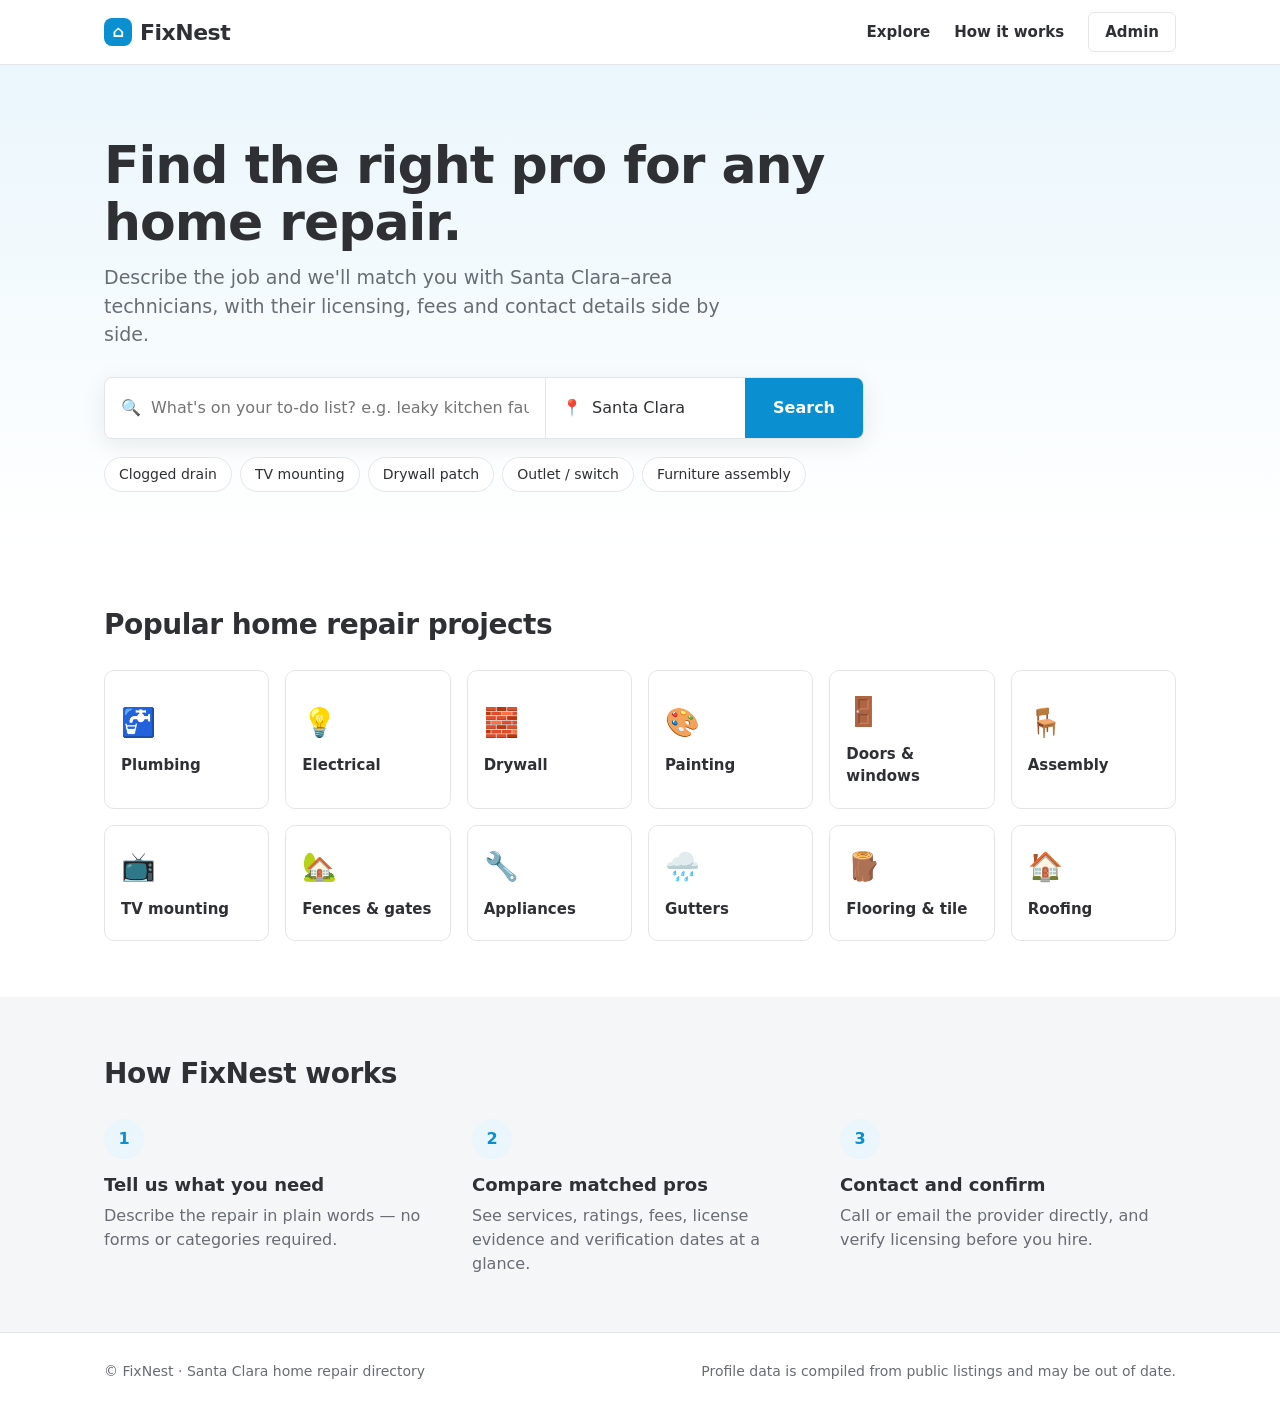
==== static/index.html @ 15a5a55f "FixIT-Pro: home repair technician matcher with web UI FastAPI app with a landing page, technician se" ====
<!doctype html>
<html lang="en">
<head>
  <meta charset="utf-8">
  <meta name="viewport" content="width=device-width, initial-scale=1">
  <title>FixNest — Find home repair pros in Santa Clara</title>
  <link rel="stylesheet" href="/static/styles.css">
</head>
<body>
  <header class="nav">
    <div class="wrap">
      <a class="logo" href="/"><span class="logo-mark">⌂</span>FixNest</a>
      <nav class="nav-links">
        <a href="#categories">Explore</a>
        <a href="#how">How it works</a>
        <a class="pill" href="/admin">Admin</a>
      </nav>
    </div>
  </header>

  <main>
    <section class="hero">
      <div class="wrap">
        <h1>Find the right pro for any home repair.</h1>
        <p class="lead">Describe the job and we'll match you with Santa Clara–area technicians, with their licensing, fees and contact details side by side.</p>
        <form class="searchbar" id="search-form">
          <label>
            <span aria-hidden="true">🔍</span>
            <input id="q" name="q" type="text" placeholder="What's on your to-do list? e.g. leaky kitchen faucet" required minlength="3" maxlength="500" aria-label="Describe the job">
          </label>
          <label>
            <span aria-hidden="true">📍</span>
            <input id="loc" name="loc" type="text" placeholder="City or ZIP" value="Santa Clara" maxlength="80" aria-label="City or ZIP">
          </label>
          <button type="submit" id="go">Search</button>
        </form>
        <div class="chips">
          <button class="chip" data-q="Fix a clogged shower drain">Clogged drain</button>
          <button class="chip" data-q="Mount a TV on the wall">TV mounting</button>
          <button class="chip" data-q="Patch a hole in drywall">Drywall patch</button>
          <button class="chip" data-q="Replace a broken light switch and outlet">Outlet / switch</button>
          <button class="chip" data-q="Assemble IKEA furniture">Furniture assembly</button>
        </div>
      </div>
    </section>

    <section id="results" hidden>
      <div class="wrap">
        <div class="results-head">
          <h2 id="results-title">Top matches</h2>
          <span class="muted" id="results-sub"></span>
        </div>
        <div class="results-layout">
          <div class="cards" id="cards"></div>
          <aside class="summary" aria-live="polite">
            <h3>✨ AI recommendation</h3>
            <p class="sub">Generated locally by Qwen from the profiles shown. Always confirm details with the provider.</p>
            <div class="body" id="summary"></div>
          </aside>
        </div>
      </div>
    </section>

    <section id="categories">
      <div class="wrap">
        <h2>Popular home repair projects</h2>
        <div class="grid">
          <button class="tile" data-q="Plumbing repair: leaky faucet, toilet or drain"><span class="ico">🚰</span><strong>Plumbing</strong></button>
          <button class="tile" data-q="Electrical work: lights, outlets and switches"><span class="ico">💡</span><strong>Electrical</strong></button>
          <button class="tile" data-q="Drywall repair and patching"><span class="ico">🧱</span><strong>Drywall</strong></button>
          <button class="tile" data-q="Interior or exterior painting"><span class="ico">🎨</span><strong>Painting</strong></button>
          <button class="tile" data-q="Door and window repair or installation"><span class="ico">🚪</span><strong>Doors &amp; windows</strong></button>
          <button class="tile" data-q="Furniture assembly"><span class="ico">🪑</span><strong>Assembly</strong></button>
          <button class="tile" data-q="TV and picture mounting"><span class="ico">📺</span><strong>TV mounting</strong></button>
          <button class="tile" data-q="Fence or gate repair"><span class="ico">🏡</span><strong>Fences &amp; gates</strong></button>
          <button class="tile" data-q="Appliance repair or installation"><span class="ico">🔧</span><strong>Appliances</strong></button>
          <button class="tile" data-q="Gutter cleaning and repair"><span class="ico">🌧️</span><strong>Gutters</strong></button>
          <button class="tile" data-q="Flooring and tile repair"><span class="ico">🪵</span><strong>Flooring &amp; tile</strong></button>
          <button class="tile" data-q="Roof repair"><span class="ico">🏠</span><strong>Roofing</strong></button>
        </div>
      </div>
    </section>

    <section id="how" class="band">
      <div class="wrap">
        <h2>How FixNest works</h2>
        <div class="steps">
          <div class="step"><div class="num">1</div><h3>Tell us what you need</h3><p>Describe the repair in plain words — no forms or categories required.</p></div>
          <div class="step"><div class="num">2</div><h3>Compare matched pros</h3><p>See services, ratings, fees, license evidence and verification dates at a glance.</p></div>
          <div class="step"><div class="num">3</div><h3>Contact and confirm</h3><p>Call or email the provider directly, and verify licensing before you hire.</p></div>
        </div>
      </div>
    </section>
  </main>

  <footer>
    <div class="wrap">
      <span>© FixNest · Santa Clara home repair directory</span>
      <span>Profile data is compiled from public listings and may be out of date.</span>
    </div>
  </footer>

  <script src="/static/app.js"></script>
</body>
</html>
---- static/styles.css ----
:root {
  --brand: #0a8fd1;
  --brand-dark: #076fa3;
  --ink: #2f3033;
  --muted: #676d73;
  --line: #e3e6e8;
  --soft: #f4f6f7;
  --warn-bg: #fff4e0;
  --warn: #9a5b00;
  --ok-bg: #e7f6ee;
  --ok: #1d7a46;
  --radius: 10px;
}
* { box-sizing: border-box; }
body { margin: 0; font: 16px/1.5 "Inter", system-ui, -apple-system, "Segoe UI", sans-serif; color: var(--ink); background: #fff; }
a { color: var(--brand); }
button { font: inherit; cursor: pointer; }
.wrap { max-width: 1120px; margin: 0 auto; padding: 0 24px; }

/* Nav */
.nav { border-bottom: 1px solid var(--line); background: #fff; position: sticky; top: 0; z-index: 5; }
.nav .wrap { display: flex; align-items: center; justify-content: space-between; height: 64px; }
.logo { font-weight: 800; font-size: 22px; color: var(--ink); text-decoration: none; letter-spacing: -0.5px; display: flex; align-items: center; gap: 8px; }
.logo-mark { width: 28px; height: 28px; border-radius: 8px; background: var(--brand); display: grid; place-items: center; color: #fff; font-size: 16px; }
.nav-links { display: flex; gap: 24px; align-items: center; }
.nav-links a { color: var(--ink); text-decoration: none; font-weight: 600; font-size: 15px; }
.nav-links a.pill { border: 1px solid var(--line); padding: 8px 16px; border-radius: 6px; }
.nav-links a.pill:hover { border-color: var(--ink); }

/* Hero */
.hero { background: linear-gradient(180deg, #eaf6fc 0%, #fff 100%); padding: 72px 0 56px; }
.hero h1 { font-size: clamp(32px, 5vw, 52px); line-height: 1.1; margin: 0 0 12px; letter-spacing: -1px; max-width: 760px; }
.hero p.lead { font-size: 19px; color: var(--muted); margin: 0 0 28px; max-width: 620px; }
.searchbar { display: flex; background: #fff; border: 1px solid var(--line); border-radius: 8px; box-shadow: 0 6px 24px rgba(0,0,0,.08); max-width: 760px; overflow: hidden; }
.searchbar label { display: flex; align-items: center; gap: 10px; padding: 0 16px; flex: 1; min-width: 0; }
.searchbar label + label { border-left: 1px solid var(--line); flex: 0 0 200px; }
.searchbar input { border: 0; outline: 0; font: inherit; padding: 18px 0; width: 100%; background: transparent; color: var(--ink); }
.searchbar button { border: 0; background: var(--brand); color: #fff; font-weight: 700; padding: 0 28px; }
.searchbar button:hover { background: var(--brand-dark); }
.searchbar button:disabled { opacity: .6; cursor: wait; }
.chips { display: flex; flex-wrap: wrap; gap: 8px; margin-top: 18px; }
.chip { border: 1px solid var(--line); background: #fff; border-radius: 999px; padding: 6px 14px; font-size: 14px; color: var(--ink); }
.chip:hover { border-color: var(--brand); color: var(--brand); }

/* Sections */
section { padding: 56px 0; }
h2 { font-size: 28px; margin: 0 0 24px; letter-spacing: -0.5px; }
.grid { display: grid; gap: 16px; grid-template-columns: repeat(auto-fill, minmax(160px, 1fr)); }
.tile { border: 1px solid var(--line); border-radius: var(--radius); padding: 20px 16px; background: #fff; text-align: left; color: var(--ink); transition: box-shadow .15s, transform .15s; }
.tile:hover { box-shadow: 0 6px 18px rgba(0,0,0,.08); transform: translateY(-2px); }
.tile .ico { font-size: 28px; display: block; margin-bottom: 10px; }
.tile strong { display: block; font-size: 15px; }
.steps { display: grid; grid-template-columns: repeat(auto-fit, minmax(240px, 1fr)); gap: 32px; }
.step .num { width: 40px; height: 40px; border-radius: 50%; background: #eaf6fc; color: var(--brand); font-weight: 800; display: grid; place-items: center; margin-bottom: 12px; }
.step h3 { margin: 0 0 6px; font-size: 18px; }
.step p { margin: 0; color: var(--muted); }
.band { background: var(--soft); }

/* Results */
#results[hidden] { display: none; }
.results-head { display: flex; align-items: baseline; justify-content: space-between; gap: 16px; flex-wrap: wrap; margin-bottom: 20px; }
.results-head h2 { margin: 0; }
.results-head .muted { color: var(--muted); }
.results-layout { display: grid; grid-template-columns: 1fr 360px; gap: 24px; align-items: start; }
.cards { display: grid; gap: 16px; }
.card { border: 1px solid var(--line); border-radius: var(--radius); padding: 20px; background: #fff; }
.card-top { display: flex; gap: 14px; align-items: flex-start; }
.avatar { flex: 0 0 52px; height: 52px; border-radius: 50%; background: #eaf6fc; color: var(--brand); display: grid; place-items: center; font-weight: 800; font-size: 18px; }
.card h3 { margin: 0; font-size: 18px; }
.meta { color: var(--muted); font-size: 14px; }
.stars { color: #f5a623; letter-spacing: 1px; }
.badges { display: flex; flex-wrap: wrap; gap: 6px; margin: 12px 0; }
.badge { font-size: 12px; font-weight: 700; padding: 3px 10px; border-radius: 999px; background: var(--soft); color: var(--muted); }
.badge.ok { background: var(--ok-bg); color: var(--ok); }
.badge.warn { background: var(--warn-bg); color: var(--warn); }
.card dl { display: grid; grid-template-columns: 150px 1fr; gap: 6px 12px; margin: 0; font-size: 14px; }
.card dt { color: var(--muted); }
.card dd { margin: 0; overflow-wrap: anywhere; }
.card .note { margin-top: 12px; font-size: 13px; background: var(--warn-bg); color: var(--warn); padding: 8px 12px; border-radius: 6px; }
.card-actions { display: flex; gap: 10px; margin-top: 14px; flex-wrap: wrap; }
.btn { display: inline-block; border: 1px solid var(--brand); color: var(--brand); background: #fff; padding: 8px 16px; border-radius: 6px; font-weight: 700; text-decoration: none; font-size: 14px; }
.btn.primary { background: var(--brand); color: #fff; }
.btn:hover { filter: brightness(.95); }
.summary { border: 1px solid var(--line); border-radius: var(--radius); padding: 20px; background: var(--soft); position: sticky; top: 84px; }
.summary h3 { margin: 0 0 4px; font-size: 17px; }
.summary .sub { color: var(--muted); font-size: 13px; margin: 0 0 12px; }
.summary .body { white-space: pre-wrap; font-size: 14px; }
.spinner { width: 18px; height: 18px; border: 3px solid var(--line); border-top-color: var(--brand); border-radius: 50%; animation: spin 0.8s linear infinite; display: inline-block; vertical-align: middle; margin-right: 8px; }
@keyframes spin { to { transform: rotate(360deg); } }
.error { background: #fdecec; color: #a12622; padding: 12px 16px; border-radius: 8px; }
.empty { color: var(--muted); }

footer { border-top: 1px solid var(--line); padding: 28px 0; color: var(--muted); font-size: 14px; }
footer .wrap { display: flex; justify-content: space-between; gap: 16px; flex-wrap: wrap; }

/* Admin */
.panel { max-width: 560px; margin: 56px auto; border: 1px solid var(--line); border-radius: var(--radius); padding: 32px; }
.panel h1 { margin: 0 0 6px; font-size: 26px; }
.panel p { color: var(--muted); margin-top: 0; }
.field { display: block; margin: 18px 0; }
.field span { display: block; font-weight: 600; margin-bottom: 6px; font-size: 14px; }
.field input[type=password] { width: 100%; padding: 12px; border: 1px solid var(--line); border-radius: 6px; font: inherit; }
.drop { border: 2px dashed var(--line); border-radius: var(--radius); padding: 28px; text-align: center; color: var(--muted); }
.drop.over { border-color: var(--brand); background: #eaf6fc; }
.drop strong { color: var(--ink); }
.optional { border-top: 1px solid var(--line); margin-top: 20px; padding-top: 16px; }
.optional summary { cursor: pointer; font-weight: 700; }
.optional[open] summary { margin-bottom: 12px; }
.status { margin-top: 16px; padding: 12px 16px; border-radius: 8px; font-size: 14px; }
.status.ok { background: var(--ok-bg); color: var(--ok); }
.status.err { background: #fdecec; color: #a12622; }
.status.info { background: var(--soft); color: var(--muted); }

@media (max-width: 860px) {
  .results-layout { grid-template-columns: 1fr; }
  .summary { position: static; order: -1; }
}
@media (max-width: 600px) {
  .wrap { padding: 0 16px; }
  .hero { padding: 44px 0 36px; }
  .searchbar { flex-direction: column; }
  .searchbar label + label { border-left: 0; border-top: 1px solid var(--line); flex-basis: auto; }
  .searchbar button { padding: 14px; }
  .nav-links a:not(.pill) { display: none; }
  .card dl { grid-template-columns: 1fr; }
  .card dt { margin-top: 6px; }
}
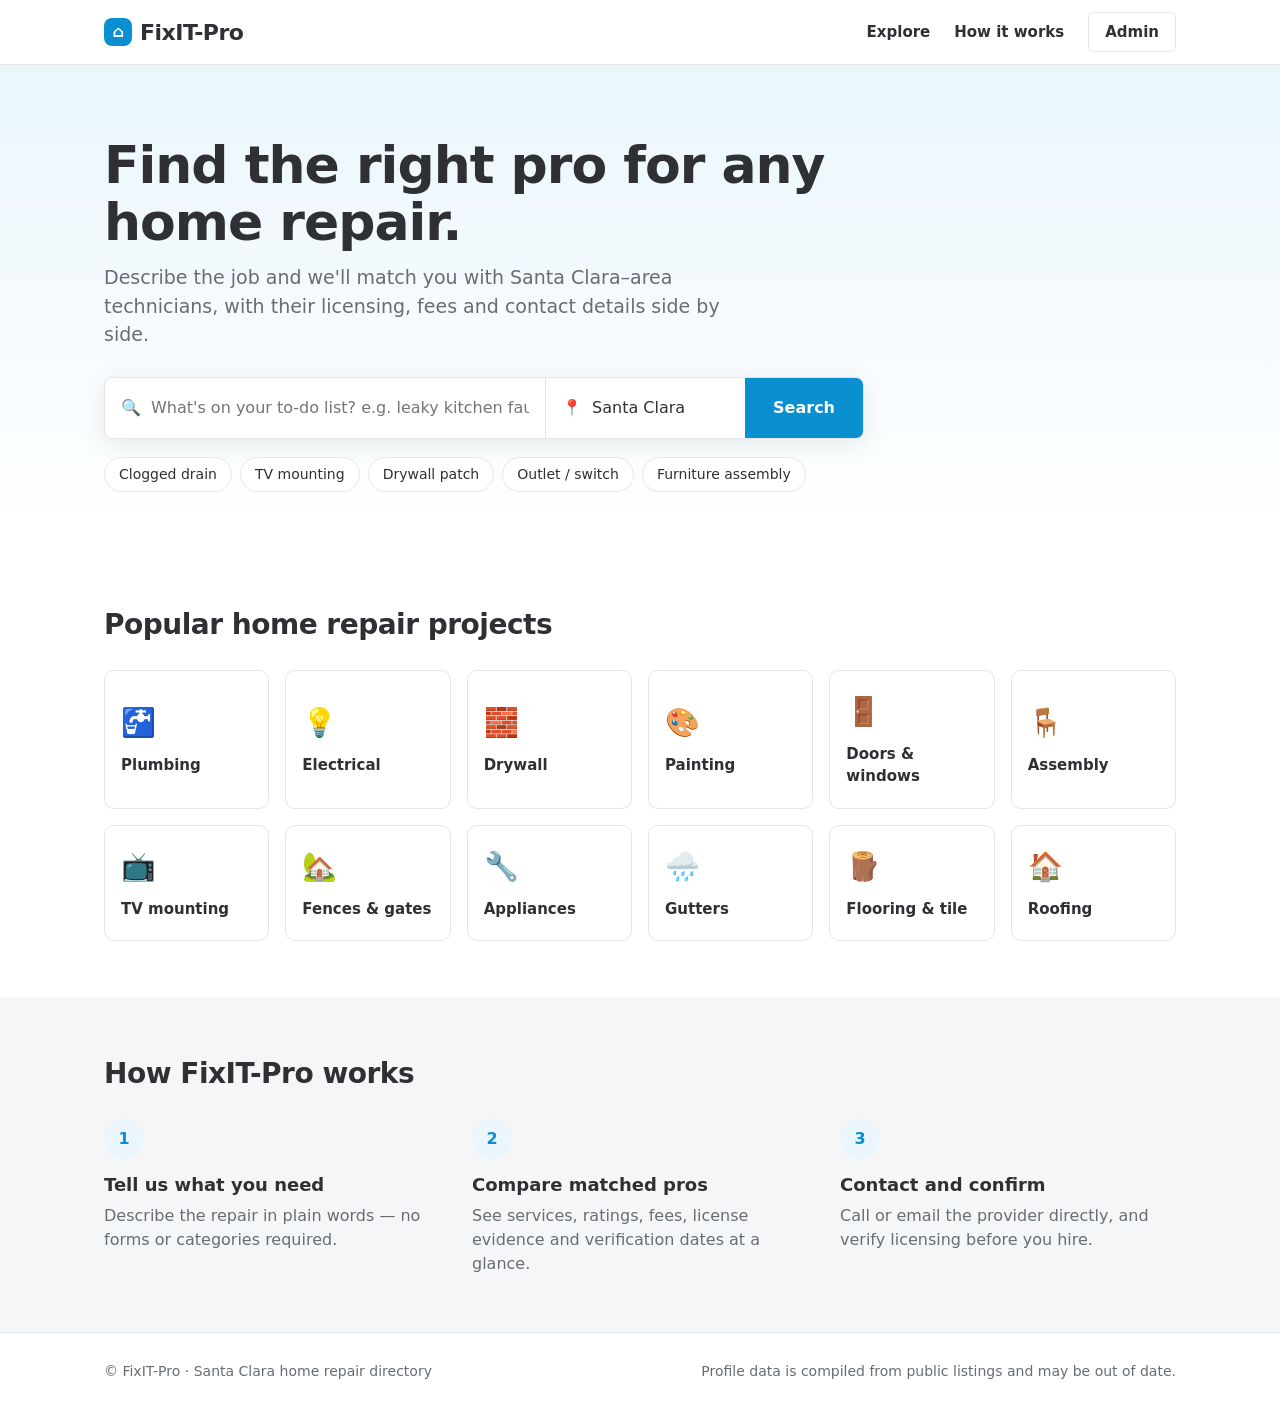
==== commit a137be8c: "Rebrand UI from FixNest to FixIT-Pro Co-Authored-By: Claude Opus 5.5 <noreply@anthropic.com>" ====
--- a/static/index.html
+++ b/static/index.html
@@ -3,13 +3,13 @@
 <head>
   <meta charset="utf-8">
   <meta name="viewport" content="width=device-width, initial-scale=1">
-  <title>FixNest — Find home repair pros in Santa Clara</title>
+  <title>FixIT-Pro — Find home repair pros in Santa Clara</title>
   <link rel="stylesheet" href="/static/styles.css">
 </head>
 <body>
   <header class="nav">
     <div class="wrap">
-      <a class="logo" href="/"><span class="logo-mark">⌂</span>FixNest</a>
+      <a class="logo" href="/"><span class="logo-mark">⌂</span>FixIT-Pro</a>
       <nav class="nav-links">
         <a href="#categories">Explore</a>
         <a href="#how">How it works</a>
@@ -83,7 +83,7 @@
 
     <section id="how" class="band">
       <div class="wrap">
-        <h2>How FixNest works</h2>
+        <h2>How FixIT-Pro works</h2>
         <div class="steps">
           <div class="step"><div class="num">1</div><h3>Tell us what you need</h3><p>Describe the repair in plain words — no forms or categories required.</p></div>
           <div class="step"><div class="num">2</div><h3>Compare matched pros</h3><p>See services, ratings, fees, license evidence and verification dates at a glance.</p></div>
@@ -95,7 +95,7 @@
 
   <footer>
     <div class="wrap">
-      <span>© FixNest · Santa Clara home repair directory</span>
+      <span>© FixIT-Pro · Santa Clara home repair directory</span>
       <span>Profile data is compiled from public listings and may be out of date.</span>
     </div>
   </footer>
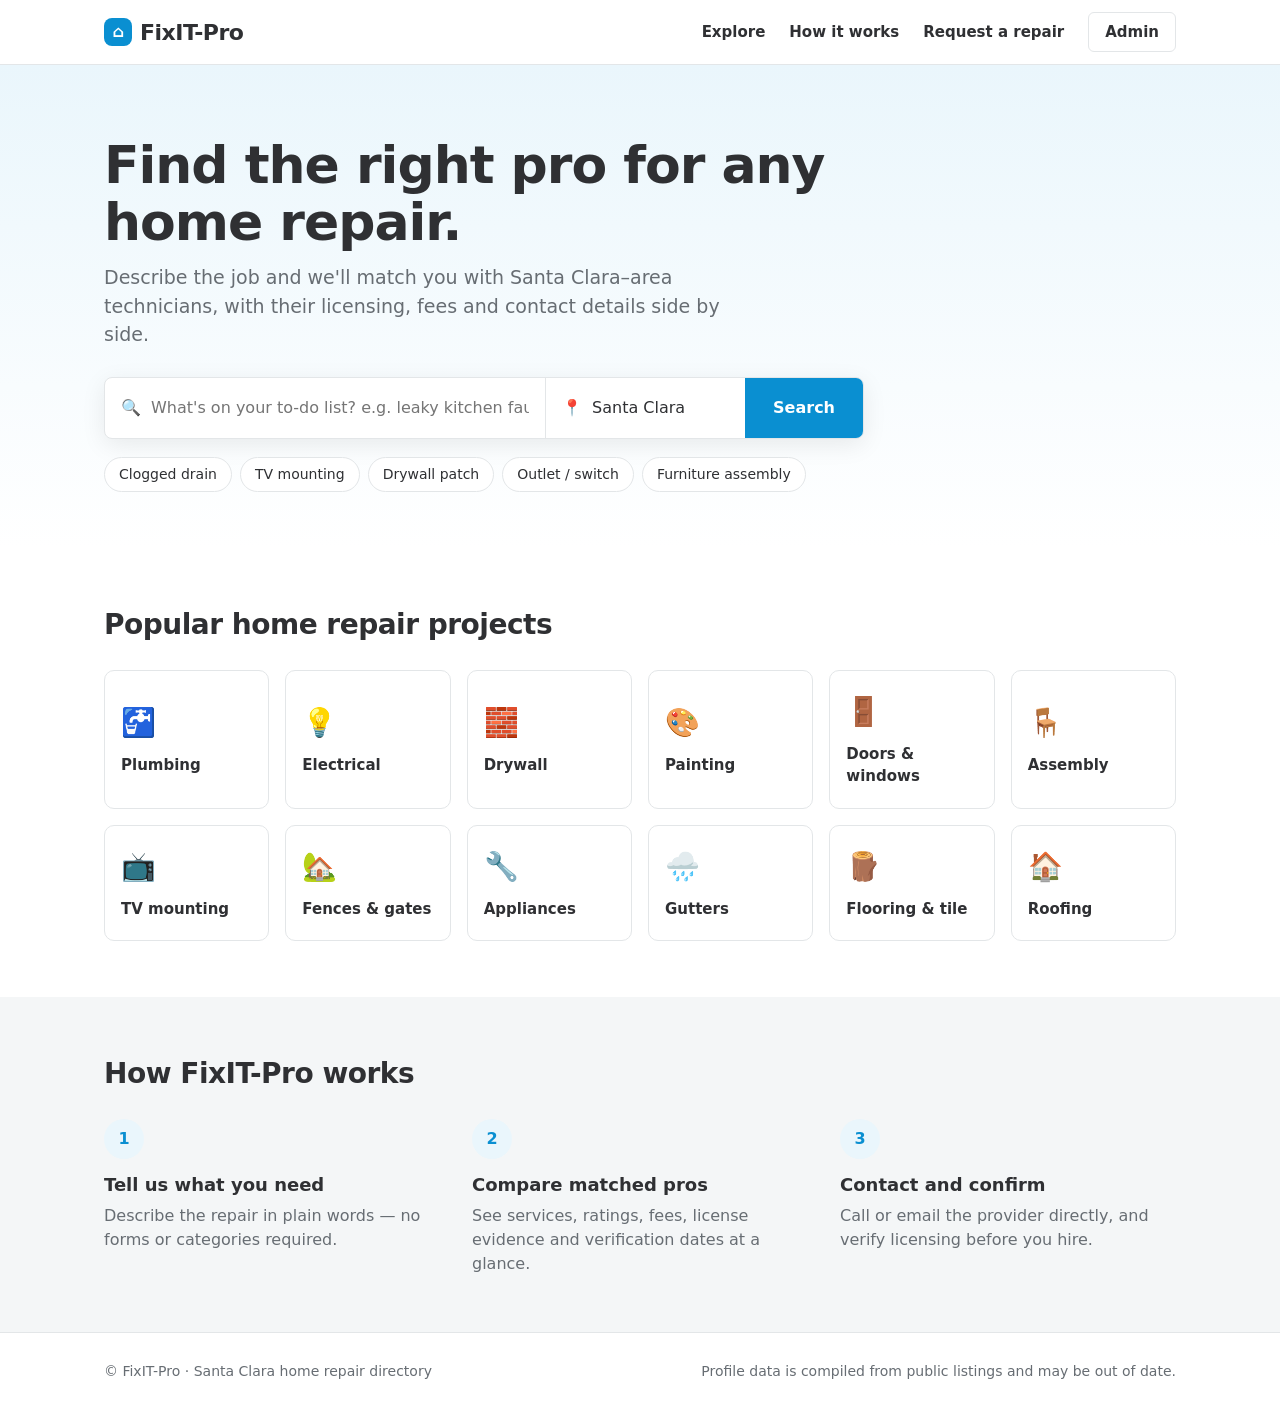
==== commit 6318c048: "Add seven-agent repair request workflow with LangGraph A tenant's plain-language request moves throu" ====
--- a/static/index.html
+++ b/static/index.html
@@ -13,6 +13,7 @@
       <nav class="nav-links">
         <a href="#categories">Explore</a>
         <a href="#how">How it works</a>
+        <a href="/request">Request a repair</a>
         <a class="pill" href="/admin">Admin</a>
       </nav>
     </div>
